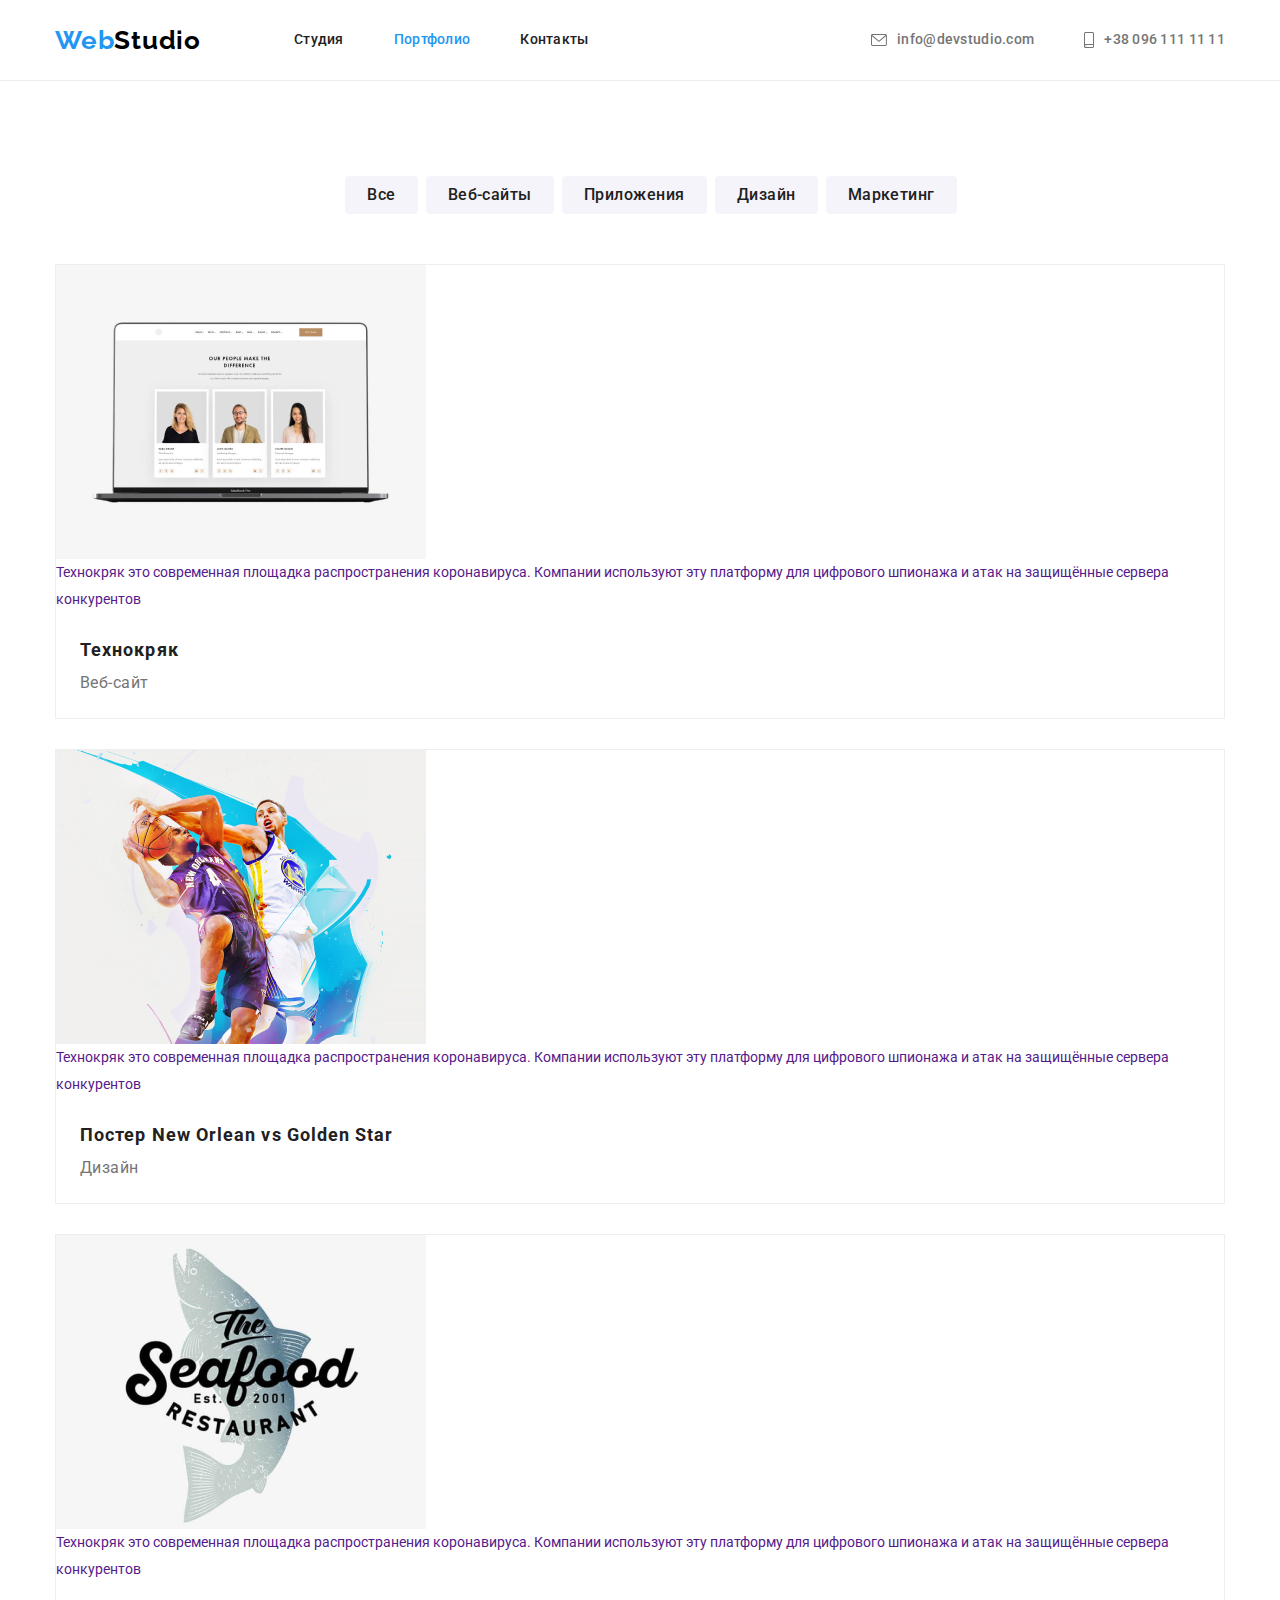
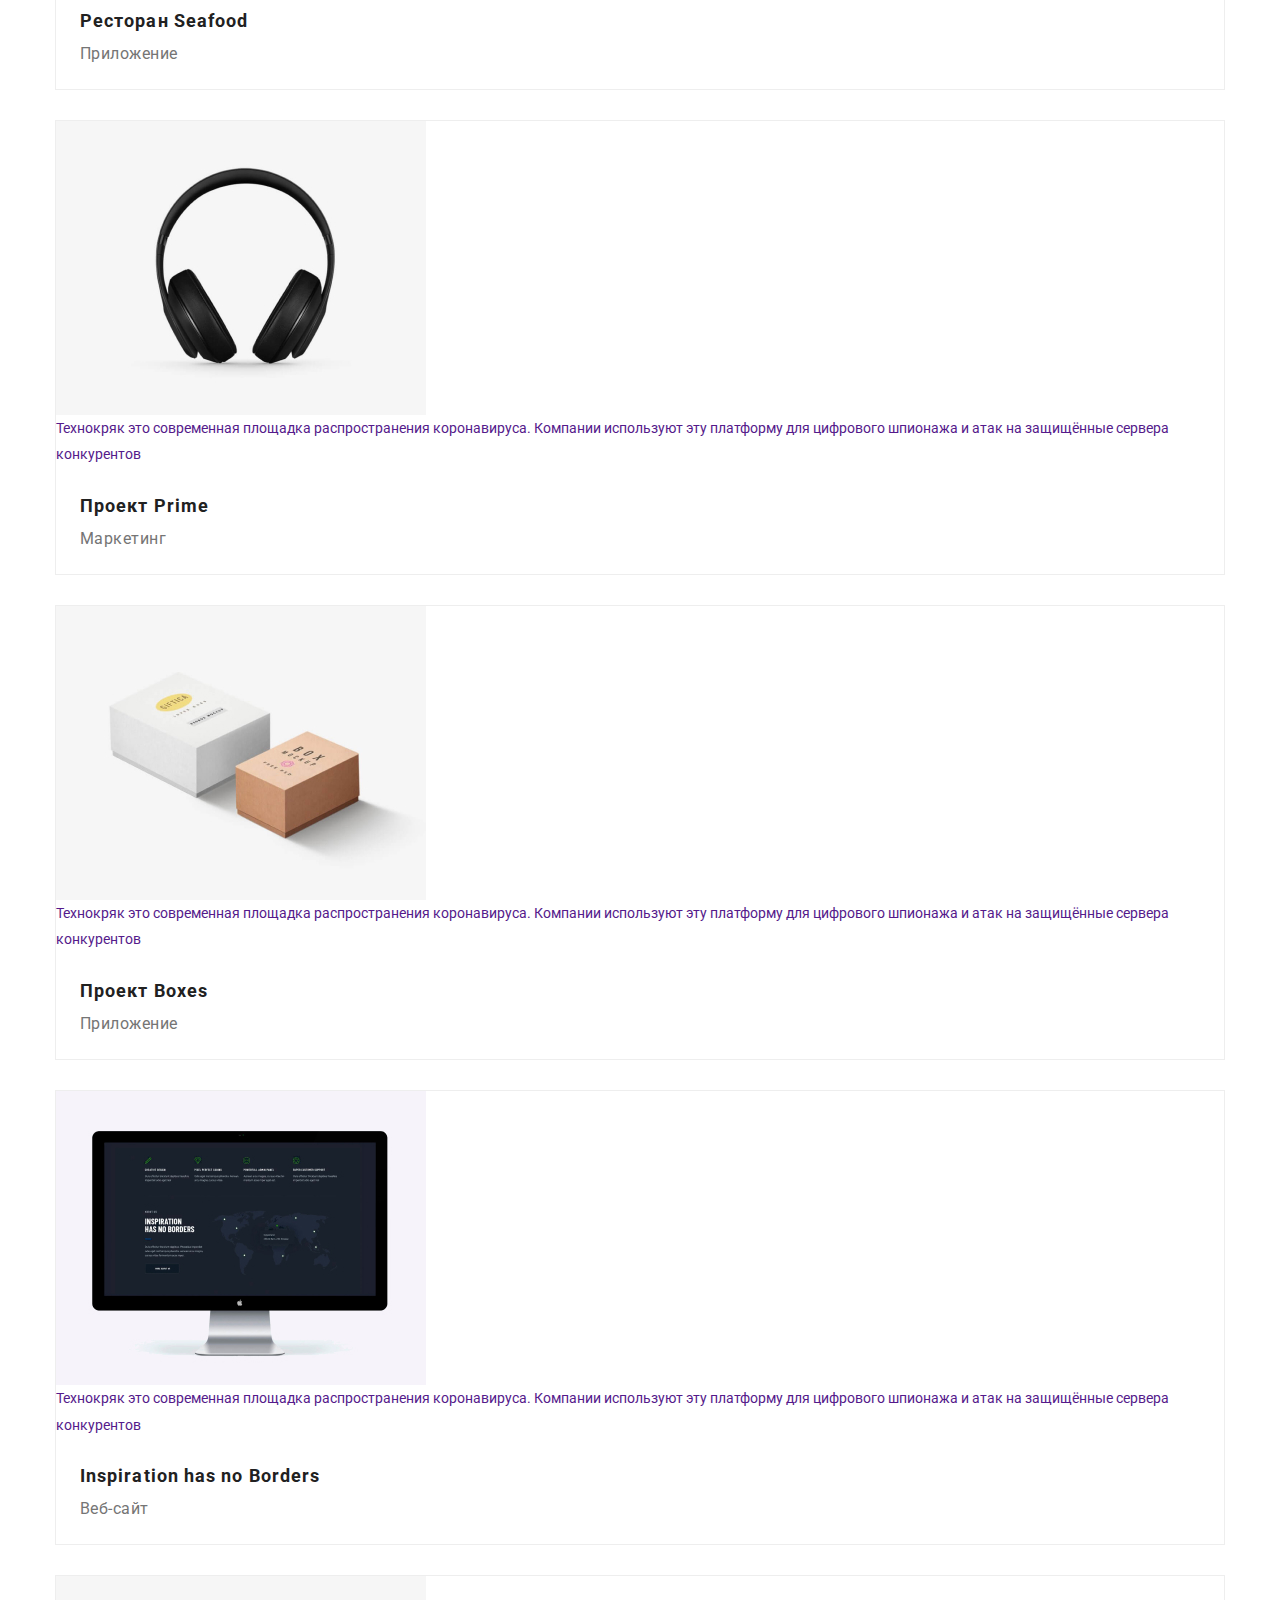
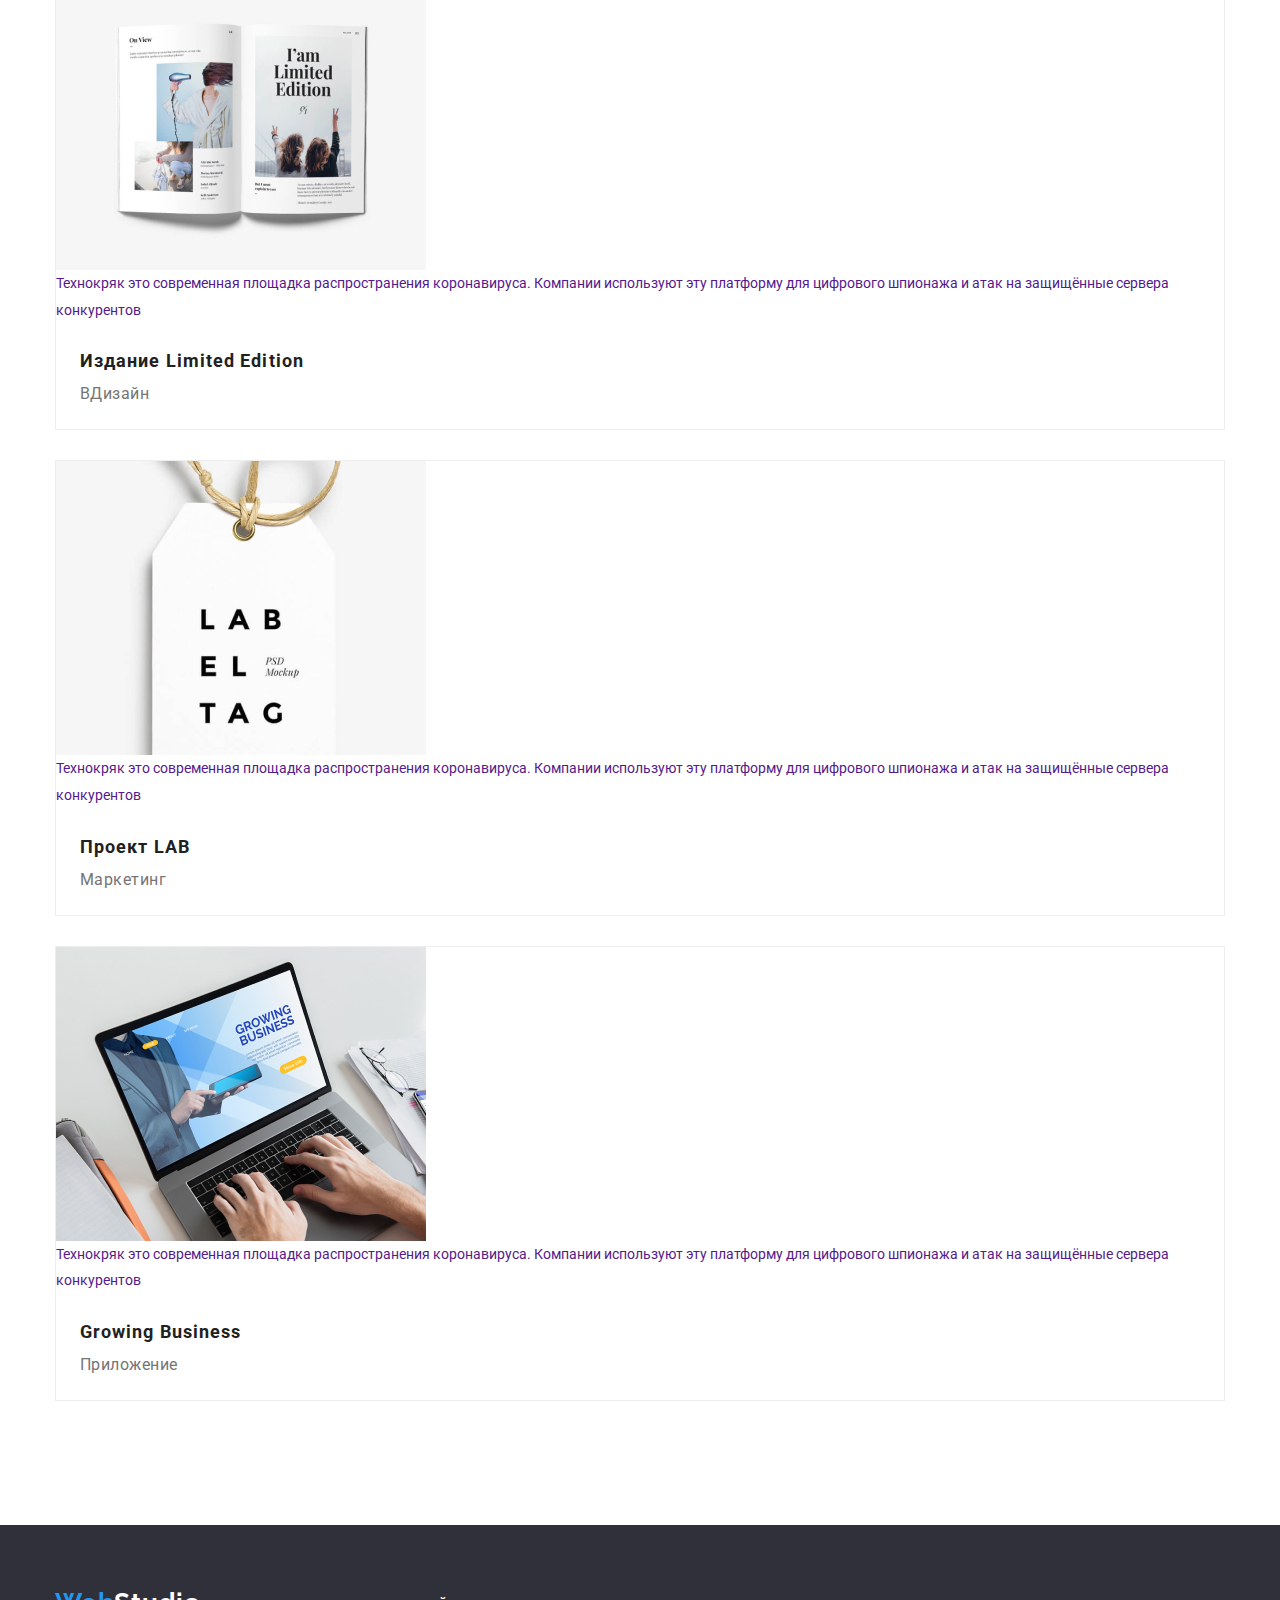
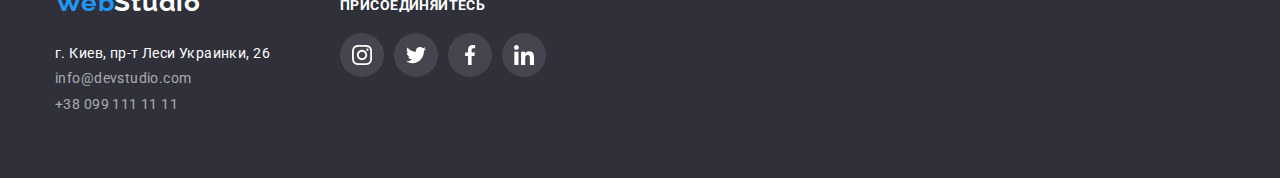
==== portfolio.html @ b6ea560c "new repository HW5" ====
<!DOCTYPE html>
<html lang="ru">
<head>
    <meta charset="UTF-8">
    <meta http-equiv="X-UA-Compatible" content="IE=edge">
    <meta name="viewport" content="width=device-width, initial-scale=1.0">
    <title>Document</title>
    <link rel="stylesheet" href="css/modern-normalize.css" />
    <link rel="preconnect" href="https://fonts.gstatic.com">
    <link href="https://fonts.googleapis.com/css2?family=Raleway:wght@700&family=Roboto:wght@400;500;700;900&display=swap" rel="stylesheet">
    <link rel="stylesheet" href="./css/styles.css">
</head> 
<body class="page">
    <header>  
        <div class="section conteiner">
            <div class="row">
                <nav>
                    <a href="./index.html"  lang="en" class="logo"><span class="logoweb">Web</span>Studio</a> 
                    <ul class="site-nav">
                        <li class="site-nav-list">
                            <a href="./index.html" class="link">Студия</a> 
                        </li>
                        <li class="site-nav-list">
                            <a href="./portfolio.html" class="link active">Портфолио</a> 
                        </li>
                        <li class="site-nav-list">
                            <a href="#" class="link">Контакты</a> 
                        </li>
                    </ul>
                </nav>
                <ul class="contacts">
                    <li class="contacts-list">
                        <a href="mailto:info@devstudio.com" class="link">
                            <svg class="header-mail" width="16" height="12">
                                <use href="./images/icons/sprite.svg#icon-mail"></use>
                            </svg>info@devstudio.com
                        </a>
                    </li>                
                    <li class="contacts-list">
                        <a href="tel:+380961111111" class="link">
                            <svg class="header-smartphone" width="10" height="16">
                                <use href="./images/icons/sprite.svg#icon-smartphone"></use>
                            </svg>+38 096 111 11 11
                        </a>
                    </li>
                </ul>
            </div>
        </div>    
    </header>
    <!-- Portfolio content -->
    <main>
        <section class="portfolio-conteiner">
            <h1 class="hiden">Portfolio</h1>
            <div class="conteiner">
                <ul class="tabs">
                    <li>
                        <button type="button" class="portfolio-buttons">Все</button>
                    </li>
                    <li>
                        <button type="button" class="portfolio-buttons">Веб-сайты</button>
                    </li>
                    <li>
                        <button type="button" class="portfolio-buttons">Приложения</button>
                    </li>
                    <li>
                        <button type="button" class="portfolio-buttons">Дизайн</button>
                    </li>
                    <li>
                        <button type="button" class="portfolio-buttons">Маркетинг</button>
                    </li>
                </ul>
            </div>
            <ul class="projects">
                <li class="projects-card">
                    <a href="" class="projects-card-content">
                        <img src="./images/project1.jpg" alt="project1" width="370" class="port-card-img">
                        <div class="projects-overlay">
                            <p class="overlay-text">Технокряк это современная площадка распространения коронавируса. Компании используют эту платформу для цифрового шпионажа и атак на защищённые сервера конкурентов</p>
                        </div>
                        <div class="card-info">
                            <h2 class="card-title">Технокряк</h2>
                            <p class="card-text">Веб-сайт</p>
                        </div>
                    </a>
                </li>
                <li class="projects-card">
                    <a href="" class="projects-card-content">
                        <img src="./images/project2.jpg" alt="project2" width="370" class="port-card-img">
                         <div class="projects-overlay">
                            <p class="overlay-text">Технокряк это современная площадка распространения коронавируса. Компании используют эту платформу для цифрового шпионажа и атак на защищённые сервера конкурентов</p>
                        </div>
                        <div class="card-info">
                            <h2 class="card-title">Постер New Orlean vs Golden Star</h2>
                            <p class="card-text">Дизайн</p>
                        </div>
                    </a>
                </li>
                <li class="projects-card">
                    <a href="" class="projects-card-content">
                        <img src="./images/project3.jpg" alt="project3" width="370" class="port-card-img">
                         <div class="projects-overlay">
                            <p class="overlay-text">Технокряк это современная площадка распространения коронавируса. Компании используют эту платформу для цифрового шпионажа и атак на защищённые сервера конкурентов</p>
                        </div>
                        <div class="card-info">
                            <h2 class="card-title">Ресторан Seafood</h2>
                            <p class="card-text">Приложение</p>
                        </div>
                    </a>
                </li>
                <li class="projects-card">
                    <a href="" class="projects-card-content">
                        <img src="./images/project4.jpg" alt="project4" width="370" class="port-card-img">
                         <div class="projects-overlay">
                            <p class="overlay-text">Технокряк это современная площадка распространения коронавируса. Компании используют эту платформу для цифрового шпионажа и атак на защищённые сервера конкурентов</p>
                        </div>
                        <div class="card-info">
                            <h2 class="card-title">Проект Prime</h2>
                            <p class="card-text">Маркетинг</p>
                        </div>
                    </a>
                </li>
                <li class="projects-card">
                    <a href="" class="projects-card-content">
                        <img src="./images/project5.jpg" alt="project5" width="370" class="port-card-img">
                         <div class="projects-overlay">
                            <p class="overlay-text">Технокряк это современная площадка распространения коронавируса. Компании используют эту платформу для цифрового шпионажа и атак на защищённые сервера конкурентов</p>
                        </div>
                        <div class="card-info">
                            <h2 class="card-title">Проект Boxes</h2>
                            <p class="card-text">Приложение</p>
                        </div>
                    </a>
                </li>
                <li class="projects-card">
                    <a href="" class="projects-card-content">
                        <img src="./images/project6.jpg" alt="project6" width="370" class="port-card-img">
                         <div class="projects-overlay">
                            <p class="overlay-text">Технокряк это современная площадка распространения коронавируса. Компании используют эту платформу для цифрового шпионажа и атак на защищённые сервера конкурентов</p>
                        </div>
                        <div class="card-info">
                            <h2 class="card-title">Inspiration has no Borders</h2>
                            <p class="card-text">Веб-сайт</p>
                        </div>
                    </a>
                </li>
                <li class="projects-card">
                    <a href="" class="projects-card-content">
                        <img src="./images/project7.jpg" alt="project7" width="370" class="port-card-img">
                         <div class="projects-overlay">
                            <p class="overlay-text">Технокряк это современная площадка распространения коронавируса. Компании используют эту платформу для цифрового шпионажа и атак на защищённые сервера конкурентов</p>
                        </div>
                        <div class="card-info">
                            <h2 class="card-title">Издание Limited Edition</h2>
                            <p class="card-text">ВДизайн</p>
                        </div>
                    </a>
                </li>
                <li class="projects-card">
                    <a href="" class="projects-card-content">
                        <img src="./images/project8.jpg" alt="project8" width="370" class="port-card-img">
                         <div class="projects-overlay">
                            <p class="overlay-text">Технокряк это современная площадка распространения коронавируса. Компании используют эту платформу для цифрового шпионажа и атак на защищённые сервера конкурентов</p>
                        </div>
                        <div class="card-info">
                            <h2 class="card-title">Проект LAB</h2>
                            <p class="card-text">Маркетинг</p>
                        </div>
                    </a>
                </li>
                <li class="projects-card">
                    <a href="" class="projects-card-content">
                        <img src="./images/project9.jpg" alt="project9" width="370" class="port-card-img">
                         <div class="projects-overlay">
                            <p class="overlay-text">Технокряк это современная площадка распространения коронавируса. Компании используют эту платформу для цифрового шпионажа и атак на защищённые сервера конкурентов</p>
                        </div>
                        <div class="card-info">
                            <h2 class="card-title">Growing Business</h2>
                            <p class="card-text">Приложение</p>
                        </div>
                    </a>
                </li>
            </ul>
        </section>
    </main>
   <!--copyright -->
   <footer class="footer">
    <div class="footer-box">
        <div>
            <a href="./index.html" class="logo"><span class="logoweb">Web</span>Studio</a>
            <address>
                <ul>
                    <li class="adress">
                        <p class="adress-text">г. Киев, пр-т Леси Украинки, 26</p>
                    </li>
                    <li> 
                        <a href="mailto:info@devstudio.com" class="link">info@devstudio.com</a>
                    </li>
                    <li>
                        <a href="tel:+380991111111" class="link">+38 099 111 11 11</a>
                    </li> 
                </ul>
            </address>  
        </div>
        <div>
            <h2 class="title">присоединяйтесь</h2>
            <ul class="icon-list">
                <li class="networks">
                    <a href="#" class="networks-link">                              
                        <svg class="networks-icon">
                            <use href="./images/icons/sprite.svg#icon-instagram"></use>
                        </svg>
                    </a>
                </li>
                <li class="networks">
                    <a href="#" class="networks-link">
                        <svg class="networks-icon">
                            <use href="./images/icons/sprite.svg#icon-twitter"></use>
                        </svg>
                    </a>
                </li>
                <li class="networks">
                    <a href="#" class="networks-link">
                        <svg class="networks-icon">
                            <use href="./images/icons/sprite.svg#icon-facebook"></use>
                        </svg>
                    </a>
                </li>
                <li class="networks">
                    <a href="#" class="networks-link">
                        <svg class="networks-icon">
                            <use href="./images/icons/sprite.svg#icon-linkedin"></use>
                        </svg>
                    </a>
                </li>
            </ul>
        </div>     
    </div>     
</footer>
</body>
</html>
---- css/styles.css ----
:root{
    --main-font: 'Roboto';
    --accent-font: 'Raleway';
    --normal-text-color: #757575;
    --title-text-color: #212121;
    --accent-color: #2196f3;
}
*,
*::after,
*::before{
    margin: 0;
    padding: 0;
    box-sizing: border-box;
}
html, 
body{
    height: 100%;
}
a{
    text-decoration: none;
}
img{
    display: block;
    max-width: 100%;
    height: auto;
}
ul,
li{
    list-style: none;
}
button{
    border: none;
}
section{
    padding: 94px 0;
}
.conteiner{
    width: 1200px;
    padding: 0 15px;
    margin: 0 auto;
}

/* page */
.page {
    background-color: #FFFFFF;
    color: var(--normal-text-color);
    font-family: var(--main-font);
    font-size: 14px;
    line-height: 1.9;
    font-style: normal;
}
/* header */
header .row{
    height: 80px;
}
.row,
header nav,
.site-nav,
.contacts{
    display: flex;
}
header .row,
.features .row,
.interests .row,
.team .row{
    justify-content: space-between;
}
header{
    border-bottom: 1px solid #ECECEC;
}

/* logo */
.logo{
    color: #000;
    font-family: var(--accent-font);
    font-weight: bold;
    font-size: 26px;
    line-height: 80px;
    letter-spacing: 0.03em;
    margin-right: 93px;    
}
.logoweb{
    color: var(--accent-color);
}

/* site-nav */
.site-nav{
    display: flex;
    margin-right: auto;
}
.site-nav-list{
    margin-right: 50px;
}
.site-nav-list .link{
    color: var(--title-text-color);
    font-weight: 500;
    font-size: 14px;
    line-height: 1.14;
    letter-spacing: 0.02em;
    text-decoration: none;
    
    display: flex;
    align-items: center;
    padding-top: 32px;
    padding-bottom: 32px;

    transition-property: color;
    transition-duration: 250ms;
    transition-timing-function: cubic-bezier(0.4, 0, 0.2, 1);
}
.site-nav-list .link:hover,
.site-nav-list .link:focus{
    color: var(--accent-color);
    fill: currentColor;
    
    transition-duration: 250ms;
    transition-timing-function: cubic-bezier(0.4, 0, 0.2, 1);
}
.site-nav-list .active:nth-child(1){
    color: var(--accent-color);
}


/* contacts */
.contacts{
    display: flex;
    margin-left: auto;
}
.contacts-list{
    margin-left: 50px;
}
.contacts-list .link{
    color: var(--normal-text-color);
    font-weight: 500;
    font-size: 14px;
    line-height: 1.14;
    letter-spacing: 0.02em;
    text-decoration: none;
    
    display: flex;
    align-items: center;
    padding-top: 32px;
    padding-bottom: 32px;

    transition-property: color;
    transition-duration: 250ms;
    transition-timing-function: cubic-bezier(0.4, 0, 0.2, 1);
}
.contacts-list .link:hover,
.contacts-list .link:focus{
    color: var(--accent-color);
    fill: currentColor;

    transition-duration: 250ms;
    transition-timing-function: cubic-bezier(0.4, 0, 0.2, 1);
}
.header-mail,
.header-smartphone{
    margin-right: 10px;
    fill: currentColor;
    transition-property: fill;
}
.header-mail:hover,
.header-mail:focus,
.header-smartphone:hover,
.header-smartphone:focus{
    fill: currentColor;
}
/* hero */
.hero{
    padding: 160px 0 240px 0;
    display: flex;
    flex-direction: column;
    align-items: center;    
}
.background{
    background-size: cover;
    background-position: center;
    background-repeat: no-repeat;
    background-image: linear-gradient(
      to right,
      rgba(47, 48, 58, 0.4),
      rgba(47, 48, 58, 0.4)
    ),
    url(../images/background.jpg);
}
.hero .title{
    font-family: var(--main-font);
    font-weight: 900;
    font-size: 44px;
    line-height: 60px;
    text-align: center;
    letter-spacing: 0.06em;
    text-transform: uppercase;
    color: #FFFFFF;
    max-width: 700px;
    margin-bottom: 30px;
}
.hero .button{
    background: #2196F3;
    box-shadow: 0px 4px 4px rgba(0, 0, 0, 0.15);
    border-radius: 4px;
    padding: 10px 32px;
    color: #FFFFFF;
    cursor: pointer;
    font-family: var(--main-font);
    font-weight: bold;
    font-size: 16px;
    line-height: 30px;
}
.hero .button:hover{
    background: #147fd6;
}
/* section */
.hiden{
    overflow: hidden;
    width: 1px;
    height: 1px;
    opacity: 0;
}
/* features */
.features{
    padding: 94px 0;
}
.section-pb0{
    padding-bottom: 0px;
}
.features-title{
    color: var(--title-text-color);
    font-family: var(--main-font);
    font-weight: bold;
    font-size: 14px;
    line-height: 16px;
    letter-spacing: 0.03em;
    text-transform: uppercase;
    margin-bottom: 10px;

}
.features-text{
    font-family: var(--main-font);
    font-weight: normal;
    font-size: 14px;
    line-height: 24px;
    letter-spacing: 0.03em;
    color: var(--normal-text-color);
}
.features-box{
    width: calc((100%-90px) / 4);
    width: 270px;
}
.features-icons{
    width: 70px;
    height: 70px;
    margin: 25px 100px;
}
.features-card{
    background-color: #F5F4FA;
    margin-bottom: 30px;
    border-radius: 4px;
}
/* interests */
.interests{
    padding-bottom: 94px;
}
.interests .title{
    color: var(--title-text-color);
    font-family: var(--main-font);
    font-weight: bold;
    font-size: 36px;
    line-height: 42px;
    text-align: center;
    letter-spacing: 0.03em;
    margin-bottom: 50px;
}
.interests-list,
.team-list{
    display: flex;
    justify-content: space-between;
}
.interests-box{
    width: calc((100%-90px) / 3);
    width: 370px;
    position: relative;
    overflow: hidden;
}
.interests-text{
    position: absolute;
    width: 100%;
    height: 70px;
    bottom: 0;

    /* font-family: var(--main-font);
    font-weight: bold;
    font-size: 14px;
    line-height: 16px;
    text-align: center; */

    letter-spacing: 0.03em;
    text-transform: uppercase;
    color: #FFFFFF;
    background: rgba(47, 48, 58, 0.8);
}
.interests-text .text{
    font-family: var(--main-font);
    font-weight: bold;
    font-size: 14px;
    line-height: 16px;
    text-align: center;
    margin-top: 27px;
}
/* team */
.team{
    background-color: #F5F4FA;
}
.team .title{
    font-family: var(--main-font);
    font-weight: bold;
    font-size: 36px;
    line-height: 42px;
    text-align: center;
    letter-spacing: 0.03em;
    color: var(--title-text-color);
    padding-bottom: 50px;
}
.card{
    width: calc((100%-90px) / 4);
    width: 270px;
    background-color: #FFFFFF;
    box-shadow: 0px 1px 3px rgba(0, 0, 0, 0.12), 0px 1px 1px rgba(0, 0, 0, 0.14), 0px 2px 1px rgba(0, 0, 0, 0.2);
    border-radius: 0px 0px 4px 4px;
}
.team .employee{
    color: var(--title-text-color);
    font-family: var(--main-font);
    font-weight: 500;
    font-size: 16px;
    line-height: 19px;
    text-align: center;
    letter-spacing: 0.03em;
    margin-bottom: 10px;
}
.team .position{
    color: var(--normal-text-color);
    font-family: var(--main-font);
    font-weight: normal;
    font-size: 16px;
    line-height: 19px;
    text-align: center;
    letter-spacing: 0.03em;   
}
.employee-wraper{
    margin-top: 30px;
    margin-bottom: 30px;
}
.icon-list{
    display: flex;    
    margin: 0 auto;
    justify-content: center;
    margin-top: 16px;
    border-radius: 50%;
}
.networks:not(:last-child){
    margin-right: 10px;
}
.networks-link{
    width: 44px;
    height: 44px;
    display: flex;
    justify-content: center;
    align-items: center;
    fill: #AFB1B8;
}
.networks-link:hover,
.networks-link:focus{
    cursor: pointer;
    background-color: var(--accent-color);
    border-radius: 50%;
    fill: #FFFFFF;
}
.networks-icon{
    width: 20px;
    height: 20px;
}

/* clients */
.clients{
    padding: 94px 0;
}
.clients .title{
    font-family: var(--main-font);
    font-weight: bold;
    font-size: 36px;
    line-height: 42px;
    text-align: center;
    letter-spacing: 0.03em;
    color: var(--title-text-color);
    margin-bottom: 50px;
}
.clients-list{
    display: flex;
    justify-content: center;
    margin: 0 15px;
}
.clients-card{
    display: flex;
    justify-content: space-between;
    flex-basis: calc((100%-180px) /6);
    height: 92px;    
}
.clients-card:not(:last-child){
    margin-right: 30px;
}
.clients-card-content{
    display: flex;
    justify-content: center;
    align-items: center;
    width: 100%;
    height: 100%;
    border: 1px solid;
    border-radius: 4px;
    border-color: inherit;
    color: #AFB1B8;
}
.clients-icon{
    display: block;
    fill: currentColor;
    width: 106px;
    height: 60px;
}
.clients-card-content:hover,
.clients-card-content:focus{
    border-color: var(--accent-color);
    color: var(--accent-color);
    cursor: pointer;
}

/* footer */
.footer{
    background-color: #2F303A;
    padding: 60px 0;
    display: flex;
}
.footer-box{
    width: 1200px;
    padding: 0 15px;
    margin: 0 auto;
    display: flex;
}
.footer .logo{
    margin-bottom: 20px;
    display: inline-block;
    line-height: 35.96px;
    margin-right: 0px;
}
.adress-text{
    font-family: var(--main-font);
    font-style: normal;
    font-weight: normal;
    font-size: 14px;
    line-height: 24px;
    letter-spacing: 0.03em;
    color: #FFFFFF;
}
.footer .link{
    color: rgba(255, 255, 255, 0.6);
    font-family: var(--main-font);
    font-style: normal;
    font-weight: normal;
    font-size: 14px;
    line-height: 24px;
    letter-spacing: 0.03em;
}
.footer .logo{
    color: #FFFFFF; 
}
.footer .title{
    font-family: var(--main-font);
    font-weight: bold;
    font-size: 14px;
    line-height: 16px;
    letter-spacing: 0.03em;
    text-transform: uppercase;
    color: #FFFFFF;
    margin-bottom: 20px;
}
.footer-box div:not(:last-child){
    margin-right: 70px;
}
.footer-box div:last-child{
    padding-top: 12px;
}
.footer .networks-icon{
    fill: #FFFFFF;
}
.footer .networks{
    border-radius: 50%;
    background-color: rgba(255, 255, 255, 0.1);
}
.footer .networks:hover,
.footer .networks:focus{
    border-radius: 50%;
    background-color: var(--accent-color);
}

/* PORTFOLIO */
.portfolio-conteiner{
    padding: 94px 15px;
    width: 1200px;
    margin: 0 auto;
}
.tabs{
    display: flex;
    justify-content: center;
    margin-bottom: 50px;
}
.portfolio-buttons{
    font-family: var(--main-font);
    font-weight: 500;
    font-size: 16px;
    line-height: 26px;
    text-align: center;
    letter-spacing: 0.03em;
    color: var(--title-text-color);
    background-color: #F5F4FA;
    cursor: pointer;
    padding: 6px 22px;
    border-radius: 4px;
    margin-right: 8px;
}
.portfolio-buttons:hover,
.portfolio-buttons:focus{
    background-color: var(--accent-color);
    color: #FFFFFF;
}
/* .portfolio-buttons.active{
    background-color: var(--accent-color);
    color: #FFFFFF;
} */
/* projects */
.projects{
    display: flex;
    justify-content: space-between;
    flex-wrap: wrap;
    margin-top: 50px;
}
.port-card-img{
    display: block;
}
    
.projects-card{
    border: 1px solid #EEEEEE;
    margin-bottom: 30px;
}
.card-info{
    padding: 20px 24px;
}
.card-title{
    font-family: var(--main-font);
    font-style: normal;
    font-weight: bold;
    font-size: 18px;
    line-height: 36px;
    letter-spacing: 0.06em;
    color: var(--title-text-color);
}
.card-text{
    font-family: var(--main-font);
    font-style: normal;
    font-weight: normal;
    font-size: 16px;
    line-height: 30px;
    letter-spacing: 0.03em;
    color: var(--normal-text-color);
}
.projects-card:hover,
.projects-card:focus{
    cursor: pointer;
    box-sizing: border-box;
    box-shadow: 0px 1px 1px rgba(0, 0, 0, 0.12), 0px 4px 4px rgba(0, 0, 0, 0.06),
    1px 4px 6px rgba(0, 0, 0, 0.16);
}
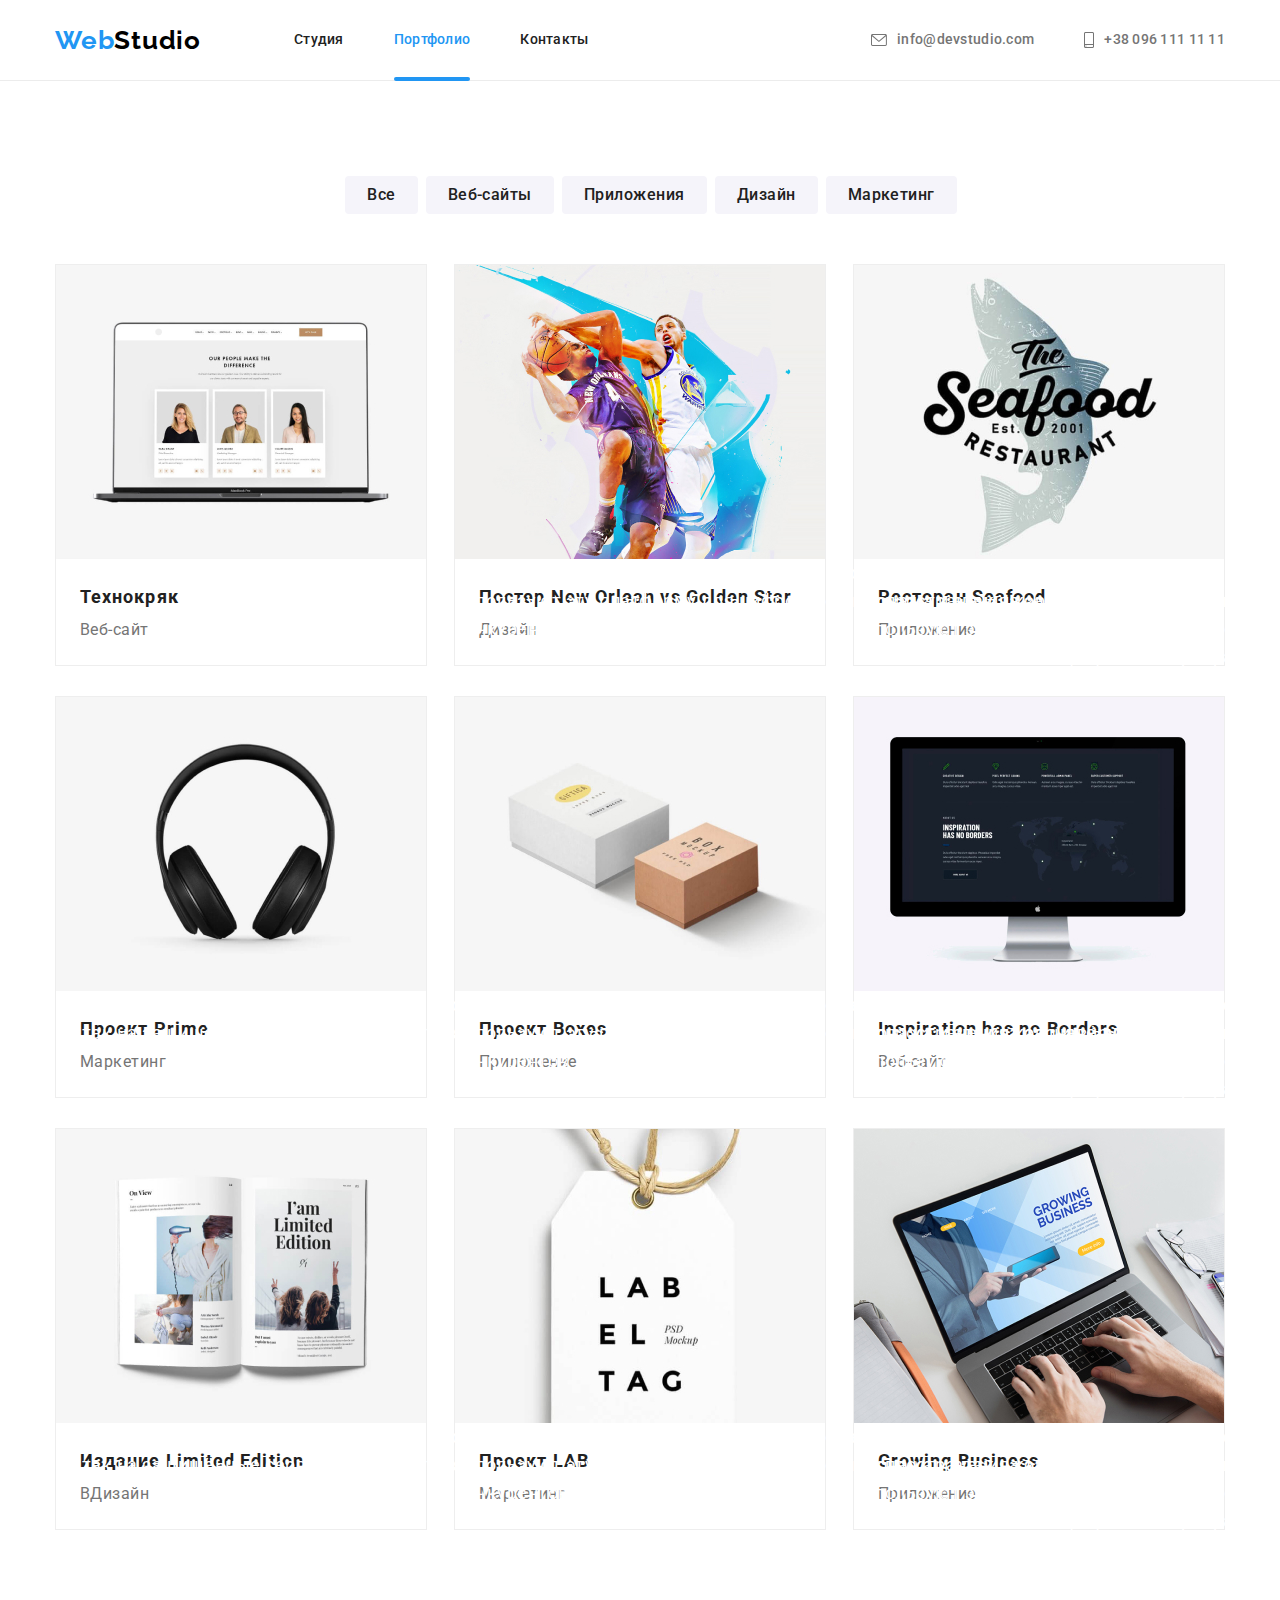
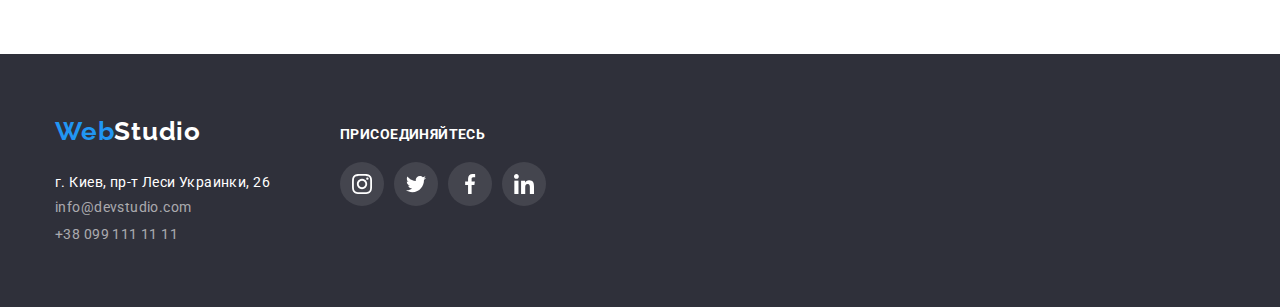
==== commit ac2c9c80: "animation portfolio" ====
--- a/portfolio.html
+++ b/portfolio.html
@@ -73,9 +73,11 @@
             <ul class="projects">
                 <li class="projects-card">
                     <a href="" class="projects-card-content">
-                        <img src="./images/project1.jpg" alt="project1" width="370" class="port-card-img">
-                        <div class="projects-overlay">
-                            <p class="overlay-text">Технокряк это современная площадка распространения коронавируса. Компании используют эту платформу для цифрового шпионажа и атак на защищённые сервера конкурентов</p>
+                        <div class="card-overlay">
+                            <img src="./images/project1.jpg" alt="project1" width="370" class="port-card-img">
+                            <div class="projects-overlay">
+                                <p class="overlay-text">Технокряк это современная площадка распространения коронавируса. Компании используют эту платформу для цифрового шпионажа и атак на защищённые сервера конкурентов</p>
+                            </div>
                         </div>
                         <div class="card-info">
                             <h2 class="card-title">Технокряк</h2>
--- a/css/styles.css
+++ b/css/styles.css
@@ -104,6 +104,8 @@
     padding-top: 32px;
     padding-bottom: 32px;
 
+    position: relative;
+
     transition-property: color;
     transition-duration: 250ms;
     transition-timing-function: cubic-bezier(0.4, 0, 0.2, 1);
@@ -112,12 +114,20 @@
 .site-nav-list .link:focus{
     color: var(--accent-color);
     fill: currentColor;
-    
-    transition-duration: 250ms;
-    transition-timing-function: cubic-bezier(0.4, 0, 0.2, 1);
 }
 .site-nav-list .active:nth-child(1){
     color: var(--accent-color);
+}
+.active::after{
+    content: "";
+    position: absolute;
+    left: 0;
+    top: 77px;
+    border-radius: 2px;
+    display: block;
+    width: 100%;
+    height: 4px;
+    background-color: var(--accent-color);
 }
 
 
@@ -150,9 +160,6 @@
 .contacts-list .link:focus{
     color: var(--accent-color);
     fill: currentColor;
-
-    transition-duration: 250ms;
-    transition-timing-function: cubic-bezier(0.4, 0, 0.2, 1);
 }
 .header-mail,
 .header-smartphone{
@@ -207,6 +214,10 @@
     font-weight: bold;
     font-size: 16px;
     line-height: 30px;
+
+    transition-property: background;
+    transition-duration: 250ms;
+    transition-timing-function: cubic-bezier(0.4, 0, 0.2, 1);
 }
 .hero .button:hover{
     background: #147fd6;
@@ -369,6 +380,11 @@
     justify-content: center;
     align-items: center;
     fill: #AFB1B8;
+    border-radius: 50%;
+
+    transition-property: background, color;
+    transition-duration: 250ms;
+    transition-timing-function: cubic-bezier(0.4, 0, 0.2, 1);
 }
 .networks-link:hover,
 .networks-link:focus{
@@ -420,6 +436,10 @@
     border-radius: 4px;
     border-color: inherit;
     color: #AFB1B8;
+
+    transition-property: color;
+    transition-duration: 250ms;
+    transition-timing-function: cubic-bezier(0.4, 0, 0.2, 1);
 }
 .clients-icon{
     display: block;
@@ -526,6 +546,10 @@
     padding: 6px 22px;
     border-radius: 4px;
     margin-right: 8px;
+
+    transition-property: background, color;
+    transition-duration: 250ms;
+    transition-timing-function: cubic-bezier(0.4, 0, 0.2, 1);
 }
 .portfolio-buttons:hover,
 .portfolio-buttons:focus{
@@ -545,6 +569,7 @@
 }
 .port-card-img{
     display: block;
+    
 }
     
 .projects-card{
@@ -571,6 +596,42 @@
     line-height: 30px;
     letter-spacing: 0.03em;
     color: var(--normal-text-color);
+}
+.card-overlay{
+    position: relative;
+    overflow: hidden;
+}
+.card-overlay::before{
+    display: inline-block;
+    content: "";
+    position: absolute;
+    top: 0;
+    left: 0;
+    width: 100%;
+    height: 100%;
+    background-color: rgba(33, 150, 243, 0.9) ;
+    transform: translateY(100%);
+    transition: transform 250ms cubic-bezier(0.4, 0, 0.2, 1);
+    box-shadow: 0px 4px 4px rgba(0, 0, 0, 0.25);
+}
+.projects-card-content:hover .card-overlay::before{
+    transform: translateY(0);
+}
+.projects-overlay{
+    position: absolute;
+    display: flex;
+
+    font-family: var(--main-font);
+    font-style: normal;
+    font-weight: normal;
+    font-size: 18px;
+    line-height: 28px;
+    letter-spacing: 0.03em;
+    color: #FFFFFF;
+    
+    margin-top: auto;
+    margin-right: auto;
+
 }
 .projects-card:hover,
 .projects-card:focus{
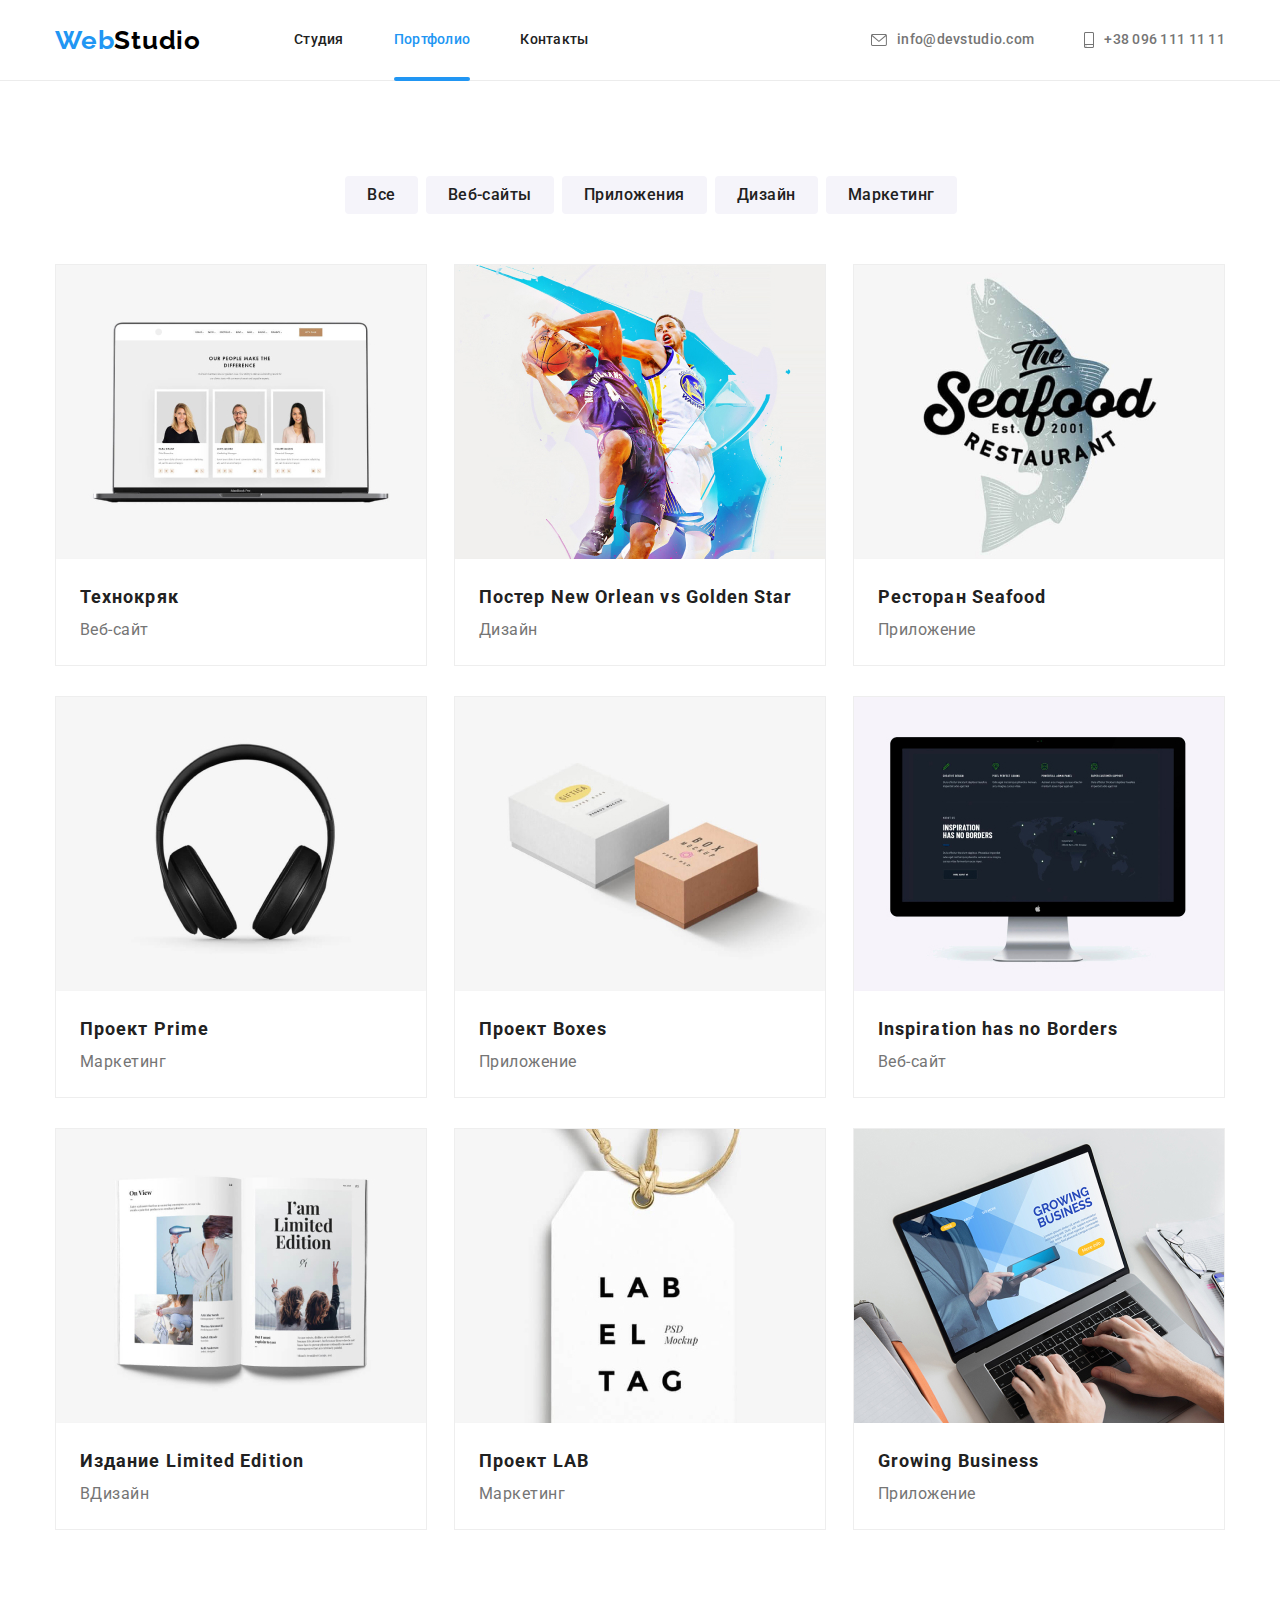
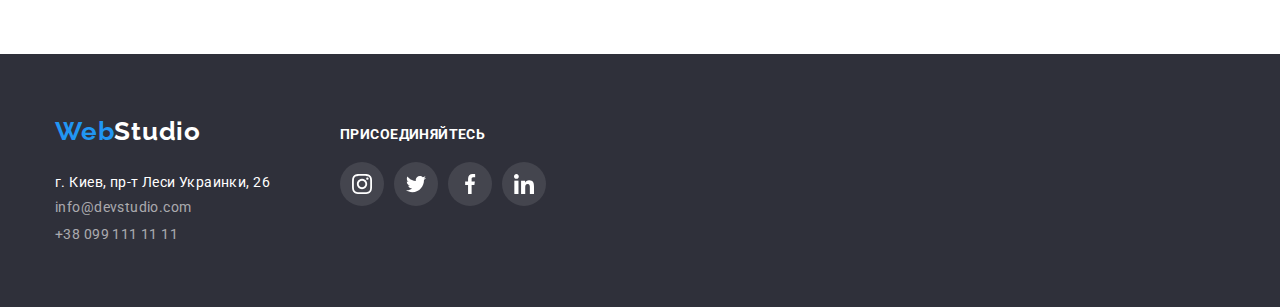
==== commit 6d9797e1: "Finish HW5" ====
--- a/portfolio.html
+++ b/portfolio.html
@@ -87,9 +87,11 @@
                 </li>
                 <li class="projects-card">
                     <a href="" class="projects-card-content">
-                        <img src="./images/project2.jpg" alt="project2" width="370" class="port-card-img">
-                         <div class="projects-overlay">
-                            <p class="overlay-text">Технокряк это современная площадка распространения коронавируса. Компании используют эту платформу для цифрового шпионажа и атак на защищённые сервера конкурентов</p>
+                        <div class="card-overlay">
+                            <img src="./images/project2.jpg" alt="project2" width="370" class="port-card-img">
+                            <div class="projects-overlay">
+                                <p class="overlay-text">Технокряк это современная площадка распространения коронавируса. Компании используют эту платформу для цифрового шпионажа и атак на защищённые сервера конкурентов</p>
+                            </div>
                         </div>
                         <div class="card-info">
                             <h2 class="card-title">Постер New Orlean vs Golden Star</h2>
@@ -99,9 +101,11 @@
                 </li>
                 <li class="projects-card">
                     <a href="" class="projects-card-content">
-                        <img src="./images/project3.jpg" alt="project3" width="370" class="port-card-img">
-                         <div class="projects-overlay">
-                            <p class="overlay-text">Технокряк это современная площадка распространения коронавируса. Компании используют эту платформу для цифрового шпионажа и атак на защищённые сервера конкурентов</p>
+                        <div class="card-overlay">
+                            <img src="./images/project3.jpg" alt="project3" width="370" class="port-card-img">
+                            <div class="projects-overlay">
+                                <p class="overlay-text">Технокряк это современная площадка распространения коронавируса. Компании используют эту платформу для цифрового шпионажа и атак на защищённые сервера конкурентов</p>
+                            </div>
                         </div>
                         <div class="card-info">
                             <h2 class="card-title">Ресторан Seafood</h2>
@@ -111,9 +115,11 @@
                 </li>
                 <li class="projects-card">
                     <a href="" class="projects-card-content">
-                        <img src="./images/project4.jpg" alt="project4" width="370" class="port-card-img">
-                         <div class="projects-overlay">
-                            <p class="overlay-text">Технокряк это современная площадка распространения коронавируса. Компании используют эту платформу для цифрового шпионажа и атак на защищённые сервера конкурентов</p>
+                        <div class="card-overlay">
+                            <img src="./images/project4.jpg" alt="project4" width="370" class="port-card-img">
+                            <div class="projects-overlay">
+                                <p class="overlay-text">Технокряк это современная площадка распространения коронавируса. Компании используют эту платформу для цифрового шпионажа и атак на защищённые сервера конкурентов</p>
+                            </div>
                         </div>
                         <div class="card-info">
                             <h2 class="card-title">Проект Prime</h2>
@@ -123,9 +129,11 @@
                 </li>
                 <li class="projects-card">
                     <a href="" class="projects-card-content">
-                        <img src="./images/project5.jpg" alt="project5" width="370" class="port-card-img">
-                         <div class="projects-overlay">
-                            <p class="overlay-text">Технокряк это современная площадка распространения коронавируса. Компании используют эту платформу для цифрового шпионажа и атак на защищённые сервера конкурентов</p>
+                        <div class="card-overlay">
+                            <img src="./images/project5.jpg" alt="project5" width="370" class="port-card-img">
+                            <div class="projects-overlay">
+                                <p class="overlay-text">Технокряк это современная площадка распространения коронавируса. Компании используют эту платформу для цифрового шпионажа и атак на защищённые сервера конкурентов</p>
+                            </div>
                         </div>
                         <div class="card-info">
                             <h2 class="card-title">Проект Boxes</h2>
@@ -135,9 +143,11 @@
                 </li>
                 <li class="projects-card">
                     <a href="" class="projects-card-content">
-                        <img src="./images/project6.jpg" alt="project6" width="370" class="port-card-img">
-                         <div class="projects-overlay">
-                            <p class="overlay-text">Технокряк это современная площадка распространения коронавируса. Компании используют эту платформу для цифрового шпионажа и атак на защищённые сервера конкурентов</p>
+                        <div class="card-overlay">
+                            <img src="./images/project6.jpg" alt="project6" width="370" class="port-card-img">
+                            <div class="projects-overlay">
+                                <p class="overlay-text">Технокряк это современная площадка распространения коронавируса. Компании используют эту платформу для цифрового шпионажа и атак на защищённые сервера конкурентов</p>
+                            </div>
                         </div>
                         <div class="card-info">
                             <h2 class="card-title">Inspiration has no Borders</h2>
@@ -147,9 +157,11 @@
                 </li>
                 <li class="projects-card">
                     <a href="" class="projects-card-content">
-                        <img src="./images/project7.jpg" alt="project7" width="370" class="port-card-img">
-                         <div class="projects-overlay">
-                            <p class="overlay-text">Технокряк это современная площадка распространения коронавируса. Компании используют эту платформу для цифрового шпионажа и атак на защищённые сервера конкурентов</p>
+                        <div class="card-overlay">
+                            <img src="./images/project7.jpg" alt="project7" width="370" class="port-card-img">
+                            <div class="projects-overlay">
+                                <p class="overlay-text">Технокряк это современная площадка распространения коронавируса. Компании используют эту платформу для цифрового шпионажа и атак на защищённые сервера конкурентов</p>
+                            </div>
                         </div>
                         <div class="card-info">
                             <h2 class="card-title">Издание Limited Edition</h2>
@@ -159,9 +171,11 @@
                 </li>
                 <li class="projects-card">
                     <a href="" class="projects-card-content">
-                        <img src="./images/project8.jpg" alt="project8" width="370" class="port-card-img">
-                         <div class="projects-overlay">
-                            <p class="overlay-text">Технокряк это современная площадка распространения коронавируса. Компании используют эту платформу для цифрового шпионажа и атак на защищённые сервера конкурентов</p>
+                        <div class="card-overlay">
+                            <img src="./images/project8.jpg" alt="project8" width="370" class="port-card-img">
+                            <div class="projects-overlay">
+                                <p class="overlay-text">Технокряк это современная площадка распространения коронавируса. Компании используют эту платформу для цифрового шпионажа и атак на защищённые сервера конкурентов</p>
+                            </div>
                         </div>
                         <div class="card-info">
                             <h2 class="card-title">Проект LAB</h2>
@@ -171,9 +185,11 @@
                 </li>
                 <li class="projects-card">
                     <a href="" class="projects-card-content">
-                        <img src="./images/project9.jpg" alt="project9" width="370" class="port-card-img">
-                         <div class="projects-overlay">
-                            <p class="overlay-text">Технокряк это современная площадка распространения коронавируса. Компании используют эту платформу для цифрового шпионажа и атак на защищённые сервера конкурентов</p>
+                        <div class="card-overlay">
+                            <img src="./images/project9.jpg" alt="project9" width="370" class="port-card-img">
+                            <div class="projects-overlay">
+                                <p class="overlay-text">Технокряк это современная площадка распространения коронавируса. Компании используют эту платформу для цифрового шпионажа и атак на защищённые сервера конкурентов</p>
+                            </div>
                         </div>
                         <div class="card-info">
                             <h2 class="card-title">Growing Business</h2>
--- a/css/styles.css
+++ b/css/styles.css
@@ -222,6 +222,75 @@
 .hero .button:hover{
     background: #147fd6;
 }
+/* modal */
+.backdrop{
+    position: fixed;
+    top: 0;
+    left: 0;
+    width: 100%;
+    height: 100%;
+    background-color: rgba(0, 0, 0, 0.2);
+
+    opacity: 1;
+    transition: opacity 250ms cubic-bezier(0.4, 0, 0.2, 1);
+}
+
+.backdrop.is-hidden{
+    opacity: 0;
+    pointer-events: none;
+}
+.backdrop.is-hidden .modal{
+    transform: scale(0.9);
+}
+.modal{
+    position: absolute;
+    top: 50%;
+    left: 50%;
+    
+    min-height: 581px;
+    min-width: 528px;
+    padding: 15px;
+    background-color: #FFFFFF;
+    box-shadow: 0px 1px 3px rgb(0 0 0 / 12%), 0px 1px 1px rgb(0 0 0 / 14%), 0px 2px 1px rgb(0 0 0 / 20%);
+    border-radius: 4px;
+
+    transform: translate(-50%, -50%) scale(1);
+    transition: transform 250ms cubic-bezier(0.4, 0, 0.2, 1);
+}
+.icon-close{
+    width: 18px;
+    height: 18px;
+    
+}
+.button-close{
+    display: block;
+    position: fixed;
+    top: 8px;
+    right: 8px;
+    width: 30px;
+    height: 30px;
+    display: flex;
+    justify-content: center;
+    align-items: center;
+    fill: #000;
+    border: 1px solid rgba(0, 0, 0, 0.1);
+    border-radius: 50%;
+    background-color: #FFFFFF;
+    transition: color 250ms cubic-bezier(0.4, 0, 0.2, 1);
+}
+.button-close:hover{
+    cursor: pointer;
+}
+.modal-title{
+    font-family: var(--main-font);
+    font-weight: bold;
+    font-size: 20px;
+    line-height: 23px;
+    text-align: center;
+    letter-spacing: 0.03em;
+    color: var(--title-text-color);
+    margin-top: 40px;
+}
 /* section */
 .hiden{
     overflow: hidden;
@@ -601,9 +670,8 @@
     position: relative;
     overflow: hidden;
 }
-.card-overlay::before{
-    display: inline-block;
-    content: "";
+.projects-overlay {
+    
     position: absolute;
     top: 0;
     left: 0;
@@ -614,25 +682,10 @@
     transition: transform 250ms cubic-bezier(0.4, 0, 0.2, 1);
     box-shadow: 0px 4px 4px rgba(0, 0, 0, 0.25);
 }
-.projects-card-content:hover .card-overlay::before{
+.projects-card-content:hover .projects-overlay{
     transform: translateY(0);
 }
-.projects-overlay{
-    position: absolute;
-    display: flex;
-
-    font-family: var(--main-font);
-    font-style: normal;
-    font-weight: normal;
-    font-size: 18px;
-    line-height: 28px;
-    letter-spacing: 0.03em;
-    color: #FFFFFF;
-    
-    margin-top: auto;
-    margin-right: auto;
-
-}
+
 .projects-card:hover,
 .projects-card:focus{
     cursor: pointer;
@@ -640,3 +693,16 @@
     box-shadow: 0px 1px 1px rgba(0, 0, 0, 0.12), 0px 4px 4px rgba(0, 0, 0, 0.06),
     1px 4px 6px rgba(0, 0, 0, 0.16);
 }
+.overlay-text{
+    position: absolute;
+    top: 50%;
+    left: 50%;
+    transform: translate(-50%, -50%);
+    width: 322px;
+    height: 168px;
+    margin: 0;
+    font-size: 18px;
+    line-height: 1.555;
+    letter-spacing: 0.03em;
+    color: #FFFFFF;
+}
